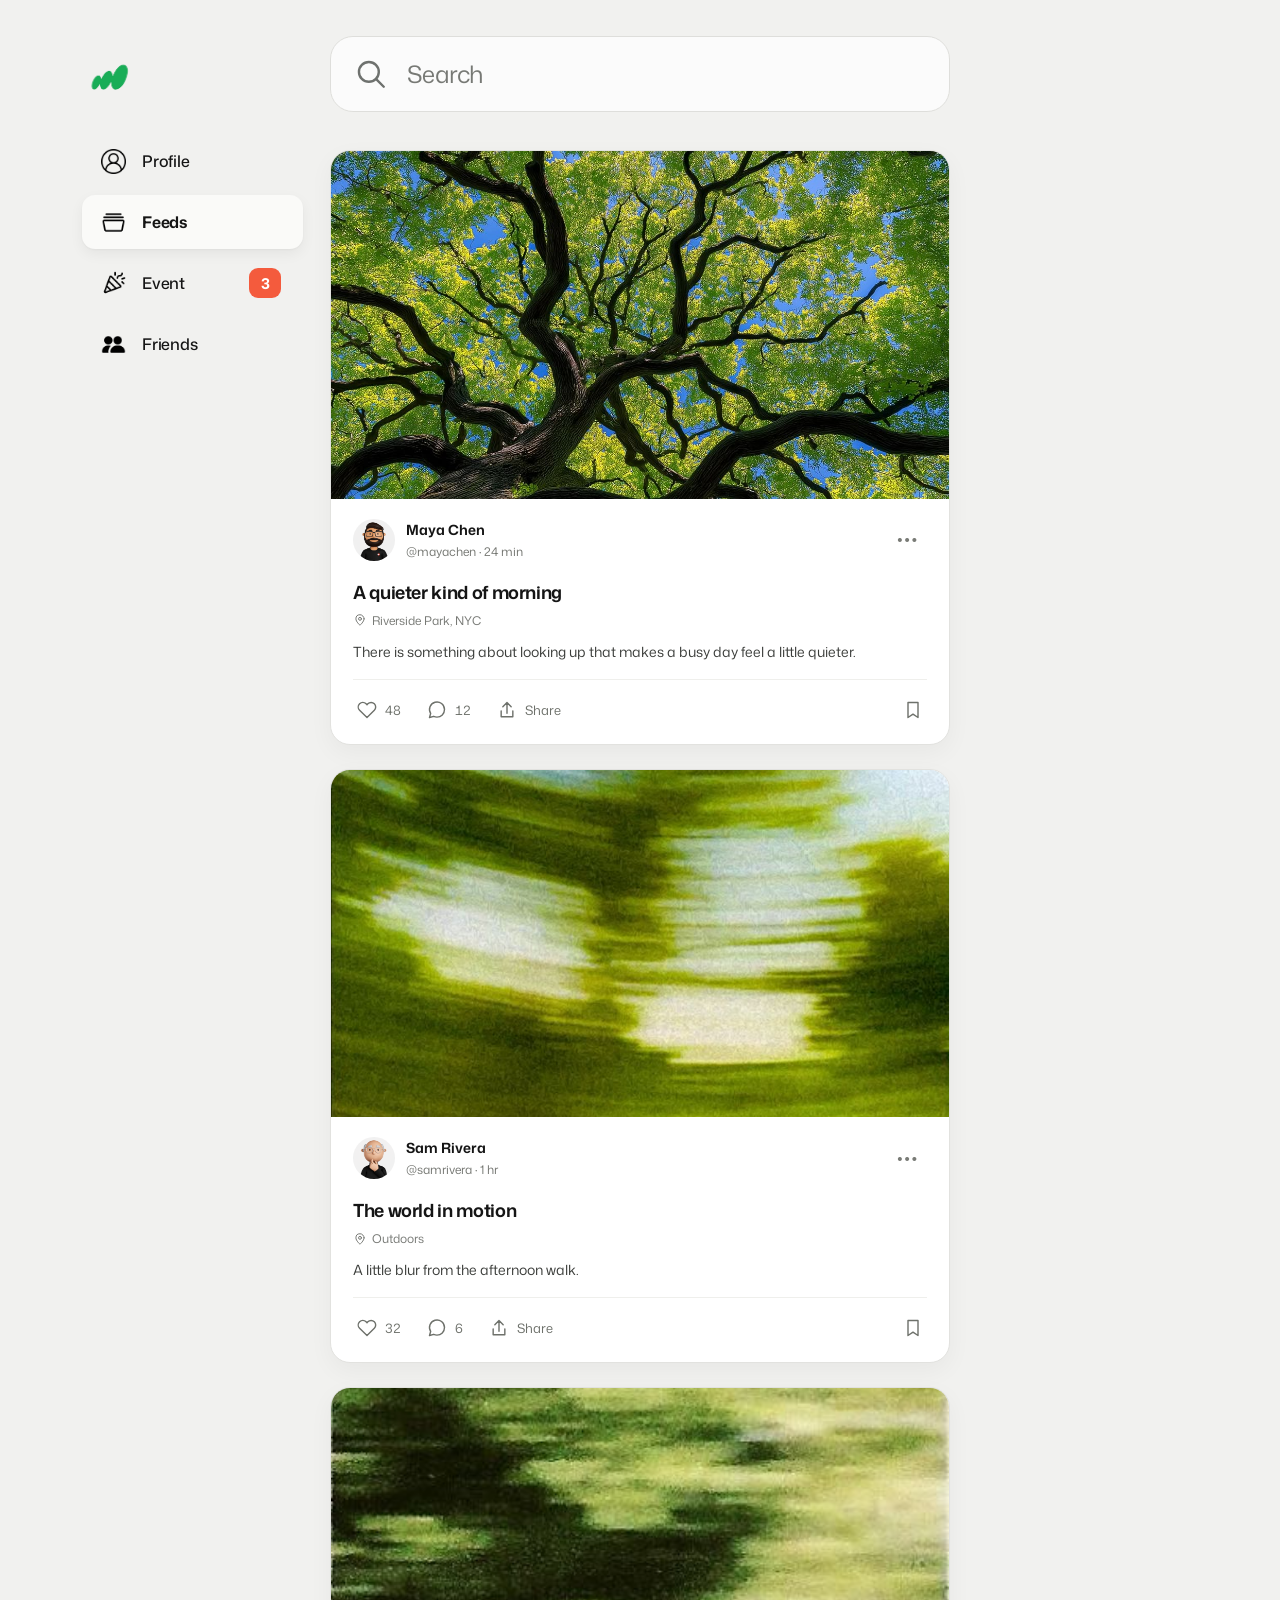
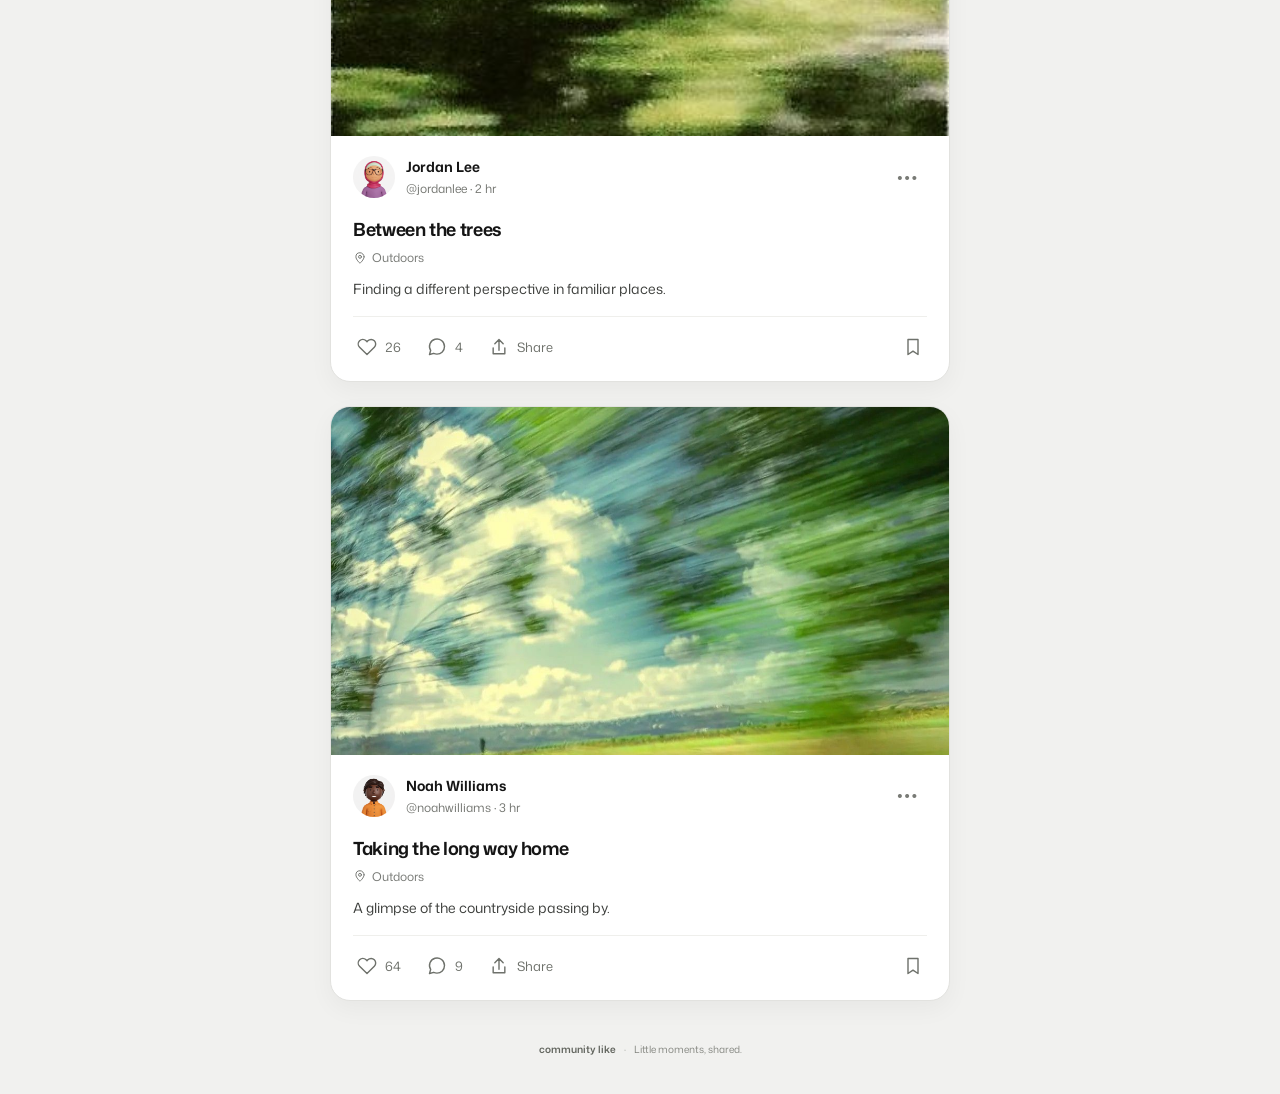
==== index.html @ 583a1580 "init" ====
<!doctype html>
<html lang="en">
  <head>
    <meta charset="UTF-8">
    <meta name="viewport" content="width=device-width, initial-scale=1">
    <title>community like · Feeds</title>
    <link rel="preconnect" href="https://fonts.googleapis.com">
    <link rel="preconnect" href="https://fonts.gstatic.com" crossorigin>
    <link href="https://fonts.googleapis.com/css2?family=Handlee&family=Instrument+Serif:ital@0;1&family=Mona+Sans:ital,wght@0,200..900;1,200..900&family=Shadows+Into+Light&family=Share+Tech+Mono&display=swap" rel="stylesheet">
    <link rel="stylesheet" href="styles.css">
  </head>
  <body>
    <svg class="svg-library" xmlns="http://www.w3.org/2000/svg">
      <defs>
        <symbol id="heart" viewBox="0 0 24 24">
          <path d="M20.8 4.6a5.5 5.5 0 0 0-7.8 0L12 5.7l-1.1-1.1a5.5 5.5 0 0 0-7.8 7.8L12 21l8.8-8.6a5.5 5.5 0 0 0 0-7.8Z"/>
        </symbol>
        <symbol id="comment" viewBox="0 0 24 24">
          <path d="M21 11.5a9 9 0 0 1-9 9 10 10 0 0 1-4-.9L3 21l1.4-4.8A9 9 0 1 1 21 11.5Z"/>
        </symbol>
        <symbol id="share" viewBox="0 0 24 24">
          <path d="M12 16V3m-5 5 5-5 5 5M5 13v7h14v-7"/>
        </symbol>
        <symbol id="bookmark" viewBox="0 0 24 24">
          <path d="M6 3h12v18l-6-4-6 4Z"/>
        </symbol>
        <symbol id="pin" viewBox="0 0 24 24">
          <path d="M19 10c0 5-7 11-7 11S5 15 5 10a7 7 0 1 1 14 0Z"/>
          <circle cx="12" cy="10" r="2.5"/>
        </symbol>
        <symbol id="search" viewBox="0 0 24 24">
          <circle cx="10.5" cy="10.5" r="7"/>
          <path d="m16 16 5 5"/>
        </symbol>
      </defs>
    </svg>
    <div class="workspace">
      <aside class="sidebar" aria-label="Community navigation">
        <a class="brand" href="index.html" aria-label="community like home">
          <img src="assets/logo.png" alt="community like" class="brand-logo">
        </a>
        <nav class="navigation">
          <a class="nav-link" href="profile.html">
            <span class="nav-icon">
              <img src="assets/profile.png" alt="">
            </span>
            <span class="nav-label">Profile</span>
          </a>
          <a class="nav-link active" href="index.html" aria-current="page">
            <span class="nav-icon">
              <img src="assets/feeds.png" alt="">
            </span>
            <span class="nav-label">Feeds</span>
          </a>
          <a class="nav-link" href="event.html">
            <span class="nav-icon">
              <img src="assets/event.png" alt="">
            </span>
            <span class="nav-label">Event</span>
            <span class="count-badge">3</span>
          </a>
          <a class="nav-link" href="friends.html">
            <span class="nav-icon">
              <img src="assets/friends.png" alt="">
            </span>
            <span class="nav-label">Friends</span>
          </a>
        </nav>
      </aside>
      <main class="main-content">
        <form class="search-bar" role="search">
          <label class="sr-only" for="site-search">Search</label>
          <svg class="search-icon" aria-hidden="true">
            <use href="#search"/>
          </svg>
          <input id="site-search" type="search" placeholder="Search" autocomplete="off">
        </form>
        <section class="feed" aria-label="Posts">
          <div class="post-list">
            <article class="post-card">
              <figure class="post-media">
                <img src="assets/dummy-post-01.png" alt="A leafy tree canopy against a clear blue sky">
              </figure>
              <div class="post-details">
                <header class="post-header">
                  <img class="post-avatar" src="assets/dummy-profile-01.png" alt="Maya Chen's profile picture">
                  <div class="post-author">
                    <strong>Maya Chen</strong>
                    <span>@mayachen · 24 min</span>
                  </div>
                  <button class="more-button" type="button" aria-label="More options for Maya Chen's post">•••</button>
                </header>
                <h2 class="post-title">A quieter kind of morning</h2>
                <p class="post-location">
                  <svg aria-hidden="true">
                    <use href="#pin"/>
                  </svg>
                  Riverside Park, NYC
                </p>
                <p class="post-copy">There is something about looking up that makes a busy day feel a little quieter.</p>
                <footer class="post-footer">
                  <button class="post-action like-button" type="button" aria-label="Like post" aria-pressed="false">
                    <svg aria-hidden="true">
                      <use href="#heart"/>
                    </svg>
                    <span class="like-count">48</span>
                  </button>
                  <button class="post-action " type="button" aria-label="12 comments">
                    <svg aria-hidden="true">
                      <use href="#comment"/>
                    </svg>
                    <span>12</span>
                  </button>
                  <button class="post-action " type="button" aria-label="Share post">
                    <svg aria-hidden="true">
                      <use href="#share"/>
                    </svg>
                    <span>Share</span>
                  </button>
                  <button class="post-action save-action" type="button" aria-label="Save post" aria-pressed="false">
                    <svg aria-hidden="true">
                      <use href="#bookmark"/>
                    </svg>
                  </button>
                </footer>
              </div>
            </article>
            <article class="post-card">
              <figure class="post-media">
                <img src="assets/dummy-post-02.png" alt="An abstract photograph of trees and sky blurred by motion" loading="lazy">
              </figure>
              <div class="post-details">
                <header class="post-header">
                  <img class="post-avatar" src="assets/dummy-profile-02.png" alt="Sam Rivera's profile picture">
                  <div class="post-author">
                    <strong>Sam Rivera</strong>
                    <span>@samrivera · 1 hr</span>
                  </div>
                  <button class="more-button" type="button" aria-label="More options for Sam Rivera's post">•••</button>
                </header>
                <h2 class="post-title">The world in motion</h2>
                <p class="post-location">
                  <svg aria-hidden="true">
                    <use href="#pin"/>
                  </svg>
                  Outdoors
                </p>
                <p class="post-copy">A little blur from the afternoon walk.</p>
                <footer class="post-footer">
                  <button class="post-action like-button" type="button" aria-label="Like post" aria-pressed="false">
                    <svg aria-hidden="true">
                      <use href="#heart"/>
                    </svg>
                    <span class="like-count">32</span>
                  </button>
                  <button class="post-action " type="button" aria-label="6 comments">
                    <svg aria-hidden="true">
                      <use href="#comment"/>
                    </svg>
                    <span>6</span>
                  </button>
                  <button class="post-action " type="button" aria-label="Share post">
                    <svg aria-hidden="true">
                      <use href="#share"/>
                    </svg>
                    <span>Share</span>
                  </button>
                  <button class="post-action save-action" type="button" aria-label="Save post" aria-pressed="false">
                    <svg aria-hidden="true">
                      <use href="#bookmark"/>
                    </svg>
                  </button>
                </footer>
              </div>
            </article>
            <article class="post-card">
              <figure class="post-media">
                <img src="assets/dummy-post-03.png" alt="Soft layers of foliage in a blurred woodland photograph" loading="lazy">
              </figure>
              <div class="post-details">
                <header class="post-header">
                  <img class="post-avatar" src="assets/dummy-profile-03.png" alt="Jordan Lee's profile picture">
                  <div class="post-author">
                    <strong>Jordan Lee</strong>
                    <span>@jordanlee · 2 hr</span>
                  </div>
                  <button class="more-button" type="button" aria-label="More options for Jordan Lee's post">•••</button>
                </header>
                <h2 class="post-title">Between the trees</h2>
                <p class="post-location">
                  <svg aria-hidden="true">
                    <use href="#pin"/>
                  </svg>
                  Outdoors
                </p>
                <p class="post-copy">Finding a different perspective in familiar places.</p>
                <footer class="post-footer">
                  <button class="post-action like-button" type="button" aria-label="Like post" aria-pressed="false">
                    <svg aria-hidden="true">
                      <use href="#heart"/>
                    </svg>
                    <span class="like-count">26</span>
                  </button>
                  <button class="post-action " type="button" aria-label="4 comments">
                    <svg aria-hidden="true">
                      <use href="#comment"/>
                    </svg>
                    <span>4</span>
                  </button>
                  <button class="post-action " type="button" aria-label="Share post">
                    <svg aria-hidden="true">
                      <use href="#share"/>
                    </svg>
                    <span>Share</span>
                  </button>
                  <button class="post-action save-action" type="button" aria-label="Save post" aria-pressed="false">
                    <svg aria-hidden="true">
                      <use href="#bookmark"/>
                    </svg>
                  </button>
                </footer>
              </div>
            </article>
            <article class="post-card">
              <figure class="post-media">
                <img src="assets/dummy-post-04.png" alt="Trees and open countryside photographed in motion" loading="lazy">
              </figure>
              <div class="post-details">
                <header class="post-header">
                  <img class="post-avatar" src="assets/dummy-profile-04.png" alt="Noah Williams's profile picture">
                  <div class="post-author">
                    <strong>Noah Williams</strong>
                    <span>@noahwilliams · 3 hr</span>
                  </div>
                  <button class="more-button" type="button" aria-label="More options for Noah Williams's post">•••</button>
                </header>
                <h2 class="post-title">Taking the long way home</h2>
                <p class="post-location">
                  <svg aria-hidden="true">
                    <use href="#pin"/>
                  </svg>
                  Outdoors
                </p>
                <p class="post-copy">A glimpse of the countryside passing by.</p>
                <footer class="post-footer">
                  <button class="post-action like-button" type="button" aria-label="Like post" aria-pressed="false">
                    <svg aria-hidden="true">
                      <use href="#heart"/>
                    </svg>
                    <span class="like-count">64</span>
                  </button>
                  <button class="post-action " type="button" aria-label="9 comments">
                    <svg aria-hidden="true">
                      <use href="#comment"/>
                    </svg>
                    <span>9</span>
                  </button>
                  <button class="post-action " type="button" aria-label="Share post">
                    <svg aria-hidden="true">
                      <use href="#share"/>
                    </svg>
                    <span>Share</span>
                  </button>
                  <button class="post-action save-action" type="button" aria-label="Save post" aria-pressed="false">
                    <svg aria-hidden="true">
                      <use href="#bookmark"/>
                    </svg>
                  </button>
                </footer>
              </div>
            </article>
          </div>
        </section>
        <footer class="site-footer">
          <span>community like</span>
          <span class="footer-dot" aria-hidden="true">·</span>
          <span>Little moments, shared.</span>
        </footer>
      </main>
    </div>
    <script src="app.js">
    </script>
  </body>
</html>
---- styles.css ----
:root {
  --page-bg: #f1f1ef;
  --text: #151515;
  --hover-bg: #ebeae6;
  --active-bg: #fafaf8;
  --badge-bg: #f45b3d;
  --shadow: 0 1px 2px rgba(0,0,0,.035), 0 5px 14px rgba(0,0,0,.055);
}
* { box-sizing: border-box; margin: 0; padding: 0; }
html, body { width: 100%; min-height: 100%; }
html {
  scroll-behavior: smooth;
  overflow-y: scroll;
  scrollbar-gutter: stable both-edges;
}
body { font-family: 'Mona Sans', -apple-system, BlinkMacSystemFont, 'Segoe UI', sans-serif; font-optical-sizing: auto; font-variation-settings: 'wdth' 100; background: var(--page-bg); color: var(--text); -webkit-font-smoothing: antialiased; }
.workspace { display: grid; grid-template-columns: minmax(0, 1fr) minmax(0, 650px) minmax(0, 1fr); width: 100%; max-width: 1320px; min-height: 100vh; margin: 0 auto; background: var(--page-bg); }
.sidebar {
  position: sticky;
  top: 0;
  align-self: start;
  width: 285px;
  min-width: 285px;
  justify-self: end;
  padding: 38px 24px 38px 40px;
  background: var(--page-bg);
}
.brand {
  display: flex;
  align-items: center;
  justify-content: center;
  width: 64px;
  height: 64px;
  margin-top: 8px;
  margin-left: 8px;
  margin-bottom: 8px;
  text-decoration: none;
}
.brand-logo {
  display: block;
  width: 60px;
  height: 60px;
  object-fit: contain;
}
.navigation { display: flex; flex-direction: column; width: 100%; gap: 7px; transform: translate(12px, 16px); }
.nav-link { width: 100%; height: 54px; display: grid; grid-template-columns: 34px 1fr auto; align-items: center; column-gap: 12px; padding: 0 22px 0 14px; border-radius: 13px; color: var(--text); text-decoration: none; font-size: 16px; font-weight: 500; letter-spacing: -.015em; transition: background-color 150ms ease, box-shadow 150ms ease; }
.nav-link:hover { background: var(--hover-bg); }
.nav-link.active { background: var(--active-bg); box-shadow: var(--shadow); font-weight: 650; }
.nav-icon { width: 34px; height: 34px; display: flex; align-items: center; justify-content: center; }
.nav-icon img { display: block; width: 25px; height: 25px; object-fit: contain; }
.nav-label { min-width: 0; white-space: nowrap; overflow: hidden; text-overflow: ellipsis; }
.count-badge { min-width: 32px; height: 30px; padding: 0 8px; display: inline-flex; align-items: center; justify-content: center; border-radius: 9px; background: var(--badge-bg); color: #fff; font-size: 15px; font-weight: 700; line-height: 1; font-variant-numeric: tabular-nums; }
.main-content { grid-column: 2; min-width: 0; min-height: 100vh; padding: 36px 15px; }
.search-bar { position: relative; width: min(100%,620px); height: 76px; margin: 0 auto; }
.search-bar input { width: 100%; height: 100%; padding: 0 28px 0 76px; border: 1px solid #dededb; border-radius: 23px; outline: none; background: rgba(255,255,255,.72); color: var(--text); font: inherit; font-size: 24px; letter-spacing: -.025em; }
.search-bar input::placeholder { color: #777975; }
.search-bar input:focus { border-color: #a9aaa7; background: #fff; box-shadow: 0 0 0 4px rgba(0,0,0,.05); }
.search-icon { position: absolute; top: 50%; left: 24px; width: 34px; height: 34px; transform: translateY(-50%); color: #6e716e; pointer-events: none; }
svg { fill: none; stroke: currentColor; stroke-linecap: round; stroke-linejoin: round; stroke-width: 1.7; }
.svg-library { position: absolute; width: 0; height: 0; overflow: hidden; }
.sr-only { position: absolute; width: 1px; height: 1px; margin: -1px; overflow: hidden; clip: rect(0,0,0,0); white-space: nowrap; }
.feed { width: min(100%,620px); margin: 38px auto 0; }
.post-list { display: grid; grid-template-columns: 1fr; gap: 24px; }
.post-card { min-width: 0; overflow: hidden; border: 1px solid #e2e2df; border-radius: 20px; background: #fff; box-shadow: 0 8px 24px rgba(25,25,22,.045); }
.post-media { width: 100%; aspect-ratio: 16/9; overflow: hidden; background: #e7e7e3; }
.post-media img { display: block; width: 100%; height: 100%; object-fit: cover; }
.post-details { padding: 20px 22px 14px; }
.post-header { display: flex; align-items: center; gap: 11px; }
.post-avatar { display: grid; width: 42px; height: 42px; place-items: center; flex: 0 0 auto; border-radius: 50%; color: #343532; font-size: 11px; font-weight: 700; background: #dedbd4; }
.avatar-02 { background: #dcdedf; } .avatar-03 { background: #d8d5cf; } .avatar-04 { background: #e2ded8; }
.post-author { min-width: 0; flex: 1; }
.post-author strong, .post-author span { display: block; }
.post-author strong { font-size: 14px; font-weight: 650; }
.post-author span { margin-top: 4px; color: #747671; font-size: 12px; }
.more-button { padding: 8px; border: 0; background: transparent; color: #797b76; font-size: 15px; letter-spacing: 2px; cursor: pointer; }
.post-title { margin: 18px 0 7px; color: #151515; font-size: 18px; font-weight: 650; letter-spacing: -.02em; }
.post-location { display: flex; align-items: center; gap: 5px; color: #777975; font-size: 12px; }
.post-location svg { width: 14px; height: 14px; }
.post-copy { margin: 11px 0 2px; color: #3b3d3a; font-size: 14px; line-height: 1.65; }
.post-footer { display: flex; align-items: center; gap: 18px; padding-top: 10px; margin-top: 16px; border-top: 1px solid #efefec; }
.post-action { display: inline-flex; align-items: center; justify-content: center; gap: 8px; min-height: 40px; padding: 8px 4px; border: 0; border-radius: 6px; background: transparent; color: #6e716b; font: inherit; font-size: 13px; font-variant-numeric: tabular-nums; cursor: pointer; }
.post-action svg { width: 20px; height: 20px; flex-shrink: 0; }
.post-action:hover { background: #f4f4f1; color: #1d1f1d; }
.post-action.liked { color: #151515; } .post-action.liked svg { fill: currentColor; }
.save-action { margin-left: auto; } .save-action.saved svg { fill: #151515; color: #151515; }
:focus-visible { outline: 2px solid #7958c5; outline-offset: 4px; }
.handlee { font-family: 'Handlee', cursive; } .shadows-into-light { font-family: 'Shadows Into Light', cursive; } .instrument-serif { font-family: 'Instrument Serif', serif; } .instrument-serif-italic { font-family: 'Instrument Serif', serif; font-style: italic; } .share-tech-mono { font-family: 'Share Tech Mono', monospace; }
@media(max-width:1100px) {
 .workspace { display: block; }
 .sidebar { position: static; width: 100%; min-width: 0; padding: 28px 20px; }
 .brand { width: 60px; height: 60px; margin-left: 8px; margin-bottom: 8px; }
 .brand-logo { width: 56px; height: 56px; }
 .navigation { gap: 6px; transform: none; }
 .nav-link { height: 52px; grid-template-columns: 32px 1fr auto; column-gap: 11px; padding: 0 21px 0 13px; border-radius: 12px; }
 .nav-icon { width: 32px; height: 32px; } .nav-icon img { width: 24px; height: 24px; }
 .count-badge { min-width: 31px; height: 29px; font-size: 14px; }
 .main-content { min-height: auto; padding: 28px 20px 48px; }
 .search-bar { height: 58px; } .search-bar input { padding-left: 58px; font-size: 18px; }
 .search-icon { left: 18px; width: 27px; height: 27px; }
 .feed { margin-top: 32px; } .post-card { border-radius: 17px; } .post-details { padding: 17px 16px 12px; }
 .post-footer { gap: 14px; }
}

/* Profile page */
.profile-card {
  width: min(100%, 620px);
  margin: 38px auto 0;
}

.profile-banner {
  height: 148px;
  overflow: hidden;
  border-radius: 14px;
  background: #e7e7e3;
}

.profile-banner img {
  display: block;
  width: 100%;
  height: 100%;
  object-fit: cover;
  object-position: center;
}

.profile-content {
  padding: 0 18px 18px;
}

.profile-summary {
  position: relative;
  display: flex;
  align-items: flex-end;
  gap: 20px;
  margin-top: -36px;
}

.profile-picture {
  display: block;
  width: 88px;
  height: 88px;
  flex-shrink: 0;
  object-fit: cover;
  border: 4px solid #fff;
  border-radius: 50%;
  background: #f1f1ef;
}

.profile-stats {
  display: flex;
  align-items: center;
  gap: 24px;
  padding-bottom: 12px;
}

.profile-stats div {
  display: flex;
  align-items: baseline;
  gap: 4px;
}

.profile-stats dt {
  order: 2;
  color: #737571;
  font-size: 12px;
  font-weight: 400;
}

.profile-stats dd {
  font-size: 14px;
  font-weight: 700;
  font-variant-numeric: tabular-nums;
}

.profile-intro {
  margin-top: 17px;
}

.profile-intro h1 {
  display: flex;
  align-items: center;
  gap: 6px;
  font-size: 21px;
  font-weight: 700;
  letter-spacing: -0.04em;
}

.profile-verified {
  width: 17px;
  height: 17px;
  flex-shrink: 0;
  fill: #3595f6;
  stroke: #3595f6;
  stroke-width: 1;
}

.profile-check {
  fill: none;
  stroke: #fff;
  stroke-width: 2;
}

.profile-intro p {
  margin-top: 11px;
  color: #454641;
  font-size: 12px;
  line-height: 1.85;
}

.profile-posts {
  margin-top: 26px;
  scroll-margin-top: 24px;
}

.profile-featured {
  overflow: hidden;
  border: 1px solid #e9e9e5;
  border-radius: 13px;
  background: #fff;
}

.profile-featured-media {
  position: relative;
  aspect-ratio: 16 / 9;
  overflow: hidden;
  background: #e7e7e3;
}

.profile-featured-media img {
  display: block;
  width: 100%;
  height: 100%;
  object-fit: cover;
}

.profile-featured-media figcaption {
  position: absolute;
  top: 12px;
  left: 12px;
  display: flex;
  align-items: center;
  gap: 6px;
  padding: 7px 10px;
  border-radius: 6px;
  background: #fff;
  color: #454641;
  font-size: 10px;
  font-weight: 600;
}

.profile-featured-media figcaption svg {
  width: 13px;
  height: 13px;
}

.profile-featured-details {
  padding: 17px 18px 8px;
}

.profile-featured-details h2 {
  color: #7958c5;
  font-size: 16px;
  font-weight: 650;
  letter-spacing: -0.02em;
}

.profile-featured-details p {
  margin-top: 8px;
  color: #555751;
  font-size: 12px;
  line-height: 1.75;
}

.profile-featured-details .post-footer {
  margin-top: 13px;
}

.profile-featured-details span.post-action {
  cursor: default;
}

@media (max-width: 1100px) {
  .profile-card {
    margin-top: 32px;
  }
}

@media (max-width: 480px) {
  .profile-banner {
    height: 120px;
    border-radius: 11px;
  }

  .profile-content {
    padding: 0 10px 10px;
  }

  .profile-summary {
    gap: 12px;
    margin-top: -30px;
  }

  .profile-picture {
    width: 74px;
    height: 74px;
  }

  .profile-stats {
    gap: 13px;
    padding-bottom: 9px;
  }

  .profile-stats dt {
    font-size: 10px;
  }

  .profile-stats dd {
    font-size: 12px;
  }

  .profile-intro h1 {
    font-size: 19px;
  }
}

@media (max-width: 350px) {
  .profile-stats div {
    flex-direction: column;
    gap: 2px;
  }
}

.profile-posts-heading {
  margin-bottom: 16px;
  font-size: 17px;
  font-weight: 650;
  letter-spacing: -0.02em;
}

img.post-avatar {
  display: block;
  object-fit: cover;
}
/* Shared page layout and footer */
.main-content {
  display: flex;
  flex-direction: column;
}

.search-bar {
  flex-shrink: 0;
}

.site-footer {
  display: flex;
  align-items: center;
  justify-content: center;
  flex-wrap: wrap;
  gap: 8px;
  width: min(100%, 620px);
  margin: auto auto 0;
  padding-top: 40px;
  color: #858781;
  font-size: 10px;
  line-height: 1.7;
}

.site-footer > span:first-child {
  color: #62655e;
  font-weight: 600;
}

.footer-dot {
  color: #b0b2ac;
}

.directory-page {
  width: min(100%, 620px);
  margin: 38px auto 0;
}

.page-heading {
  display: flex;
  align-items: center;
  justify-content: space-between;
  gap: 16px;
  margin-bottom: 24px;
}

.page-heading h1 {
  font-size: 25px;
  font-weight: 650;
  letter-spacing: -0.045em;
}

.page-heading p {
  margin-top: 8px;
  color: #787b73;
  font-size: 12px;
  line-height: 1.7;
}

.section-count {
  flex-shrink: 0;
  padding: 7px 10px;
  border: 1px solid #dededb;
  border-radius: 8px;
  color: #74776f;
  font-size: 11px;
}

.friend-list,
.event-list {
  display: grid;
  gap: 14px;
}

.friend-card {
  display: grid;
  grid-template-columns: 64px minmax(0, 1fr) auto;
  align-items: center;
  gap: 17px;
  padding: 22px;
  border: 1px solid #e2e2df;
  border-radius: 17px;
  background: #fff;
  box-shadow: 0 4px 16px rgba(25, 25, 22, 0.025);
}

.friend-picture {
  display: block;
  width: 64px;
  height: 64px;
  border-radius: 50%;
  object-fit: cover;
}

.friend-info h2 {
  font-size: 15px;
  font-weight: 650;
  letter-spacing: -0.02em;
}

.friend-info p {
  margin-top: 4px;
  color: #85877f;
  font-size: 11px;
}

.friend-status {
  display: inline-block;
  margin-top: 7px;
  color: #64675e;
  font-size: 10px;
}

.quiet-button {
  min-height: 36px;
  padding: 8px 12px;
  border: 1px solid #e0e0db;
  border-radius: 8px;
  background: #fafaf8;
  color: #292b27;
  font: inherit;
  font-size: 11px;
  font-weight: 500;
  cursor: pointer;
}

.quiet-button:hover {
  border-color: #bfc1b9;
  background: #f0f0eb;
}

.friend-bio {
  grid-column: 2 / -1;
  border-top: 1px solid #efefec;
  padding-top: 13px;
  color: #72766c;
  font-size: 12px;
  line-height: 1.8;
}

.event-note {
  margin: -9px 0 19px;
  color: #92948d;
  font-size: 10px;
}

.event-card {
  display: grid;
  grid-template-columns: 64px minmax(0, 1fr);
  align-items: start;
  gap: 20px;
  padding: 24px;
  border: 1px solid #e2e2df;
  border-radius: 17px;
  background: #fff;
  box-shadow: 0 4px 16px rgba(25, 25, 22, 0.025);
}

.event-date {
  display: flex;
  flex-direction: column;
  align-items: center;
  padding: 12px 8px;
  border: 1px solid #e8e8e2;
  border-radius: 11px;
  background: #f5f5f1;
}

.event-date span {
  color: #878a80;
  font-size: 9px;
  font-weight: 600;
  letter-spacing: 1px;
}

.event-date strong {
  margin: 4px 0;
  font-size: 25px;
  font-weight: 650;
  line-height: 1.2;
}

.event-category {
  margin-bottom: 7px;
  color: #8a8c85;
  font-size: 10px;
}

.event-info h2 {
  font-size: 17px;
  font-weight: 650;
  letter-spacing: -0.025em;
}

.event-meta {
  display: flex;
  align-items: baseline;
  flex-wrap: wrap;
  gap: 6px;
  margin-top: 8px;
  color: #7b7e74;
  font-size: 11px;
  line-height: 1.6;
}

.event-description {
  margin-top: 13px;
  color: #5c6055;
  font-size: 12px;
  line-height: 1.8;
}

.event-bottom {
  display: flex;
  align-items: center;
  justify-content: space-between;
  gap: 12px;
  margin-top: 18px;
  padding-top: 14px;
  border-top: 1px solid #efefec;
}

.event-bottom > span {
  color: #85887d;
  font-size: 11px;
}

.going-count {
  color: #52564b;
  font-weight: 600;
  font-variant-numeric: tabular-nums;
}

.rsvp-button[aria-pressed='true'] {
  background: #151515;
  color: #fff;
  border-color: #151515;
}

.directory-empty {
  padding: 30px 10px;
  color: #7a7e70;
  font-size: 13px;
  text-align: center;
}

[hidden] {
  display: none !important;
}

@media (max-width: 480px) {
  .directory-page {
    margin-top: 32px;
  }

  .page-heading {
    align-items: flex-start;
  }

  .friend-card {
    grid-template-columns: 52px minmax(0, 1fr);
    padding: 17px;
    gap: 12px;
  }

  .friend-picture {
    width: 52px;
    height: 52px;
  }

  .friend-profile-button {
    grid-column: 2;
    justify-self: start;
  }

  .friend-bio {
    grid-column: 1 / -1;
  }

  .event-card {
    grid-template-columns: 52px minmax(0, 1fr);
    gap: 14px;
    padding: 17px;
  }
}
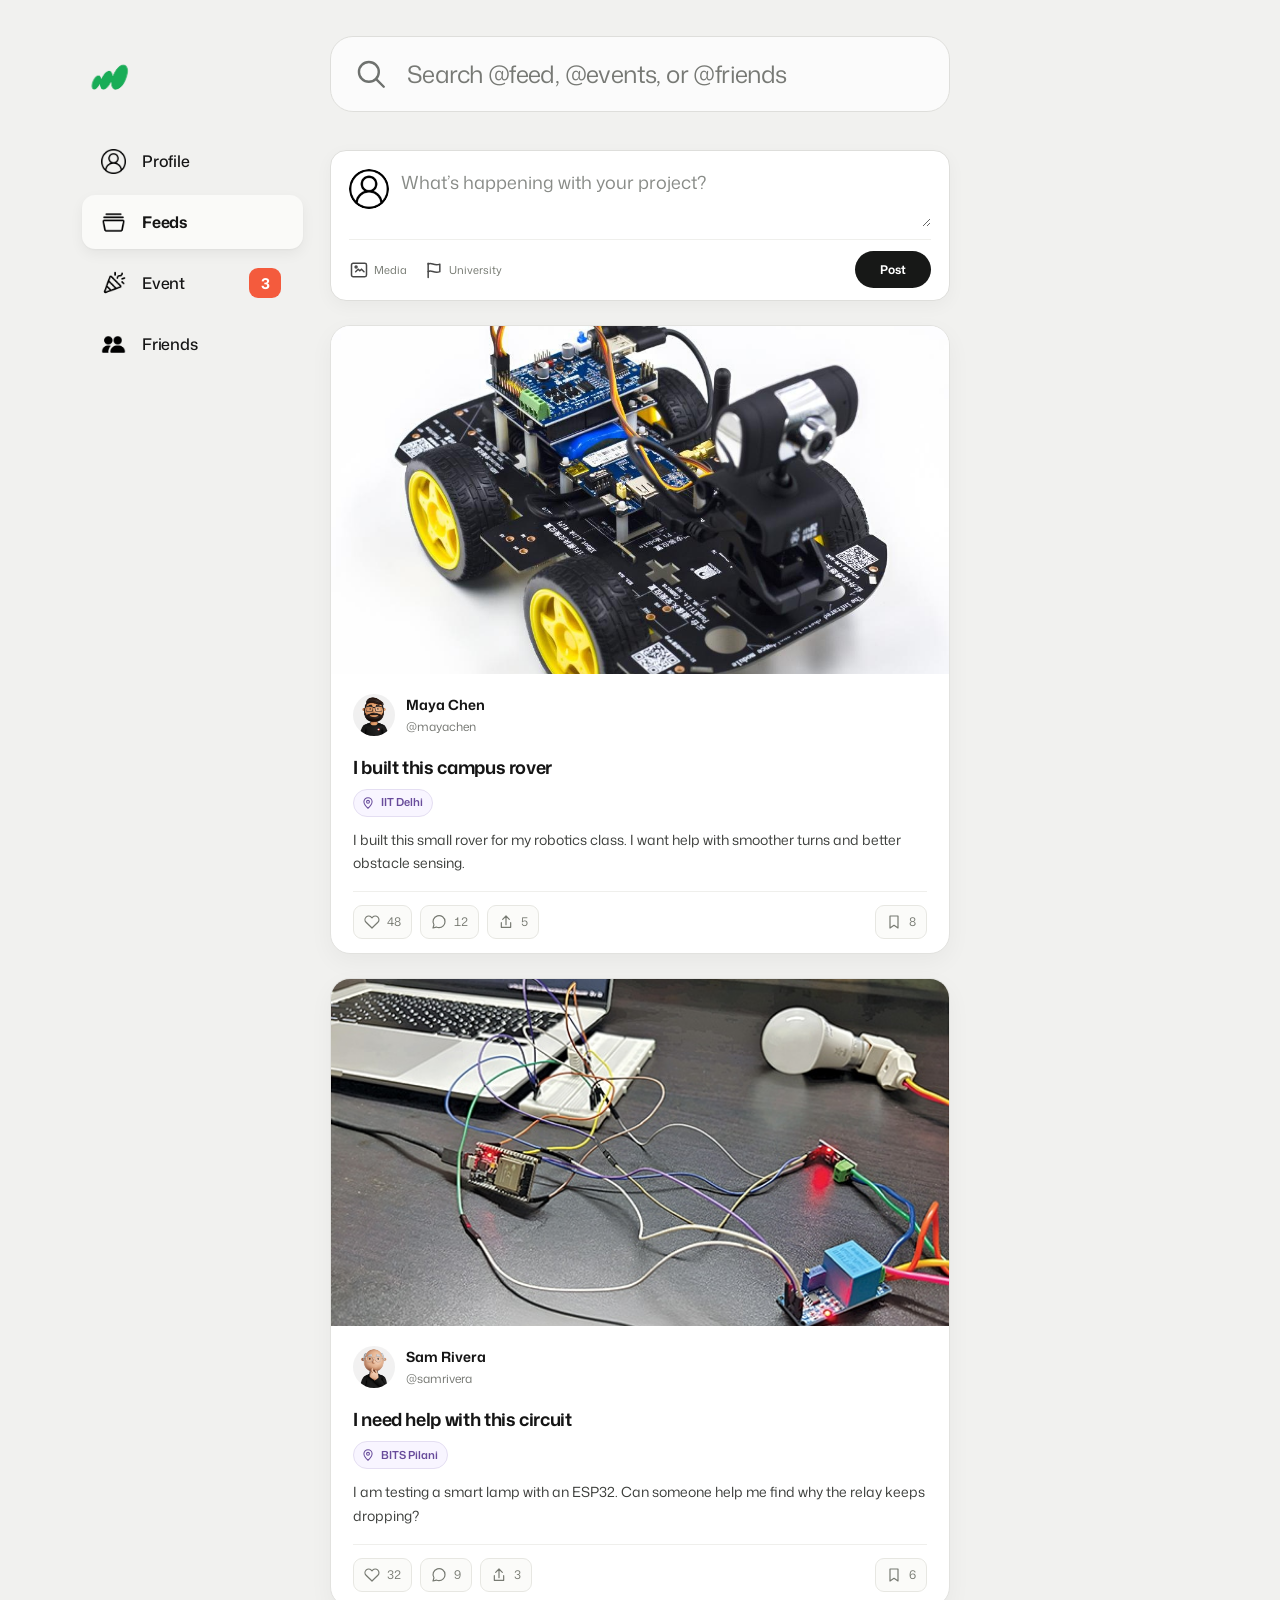
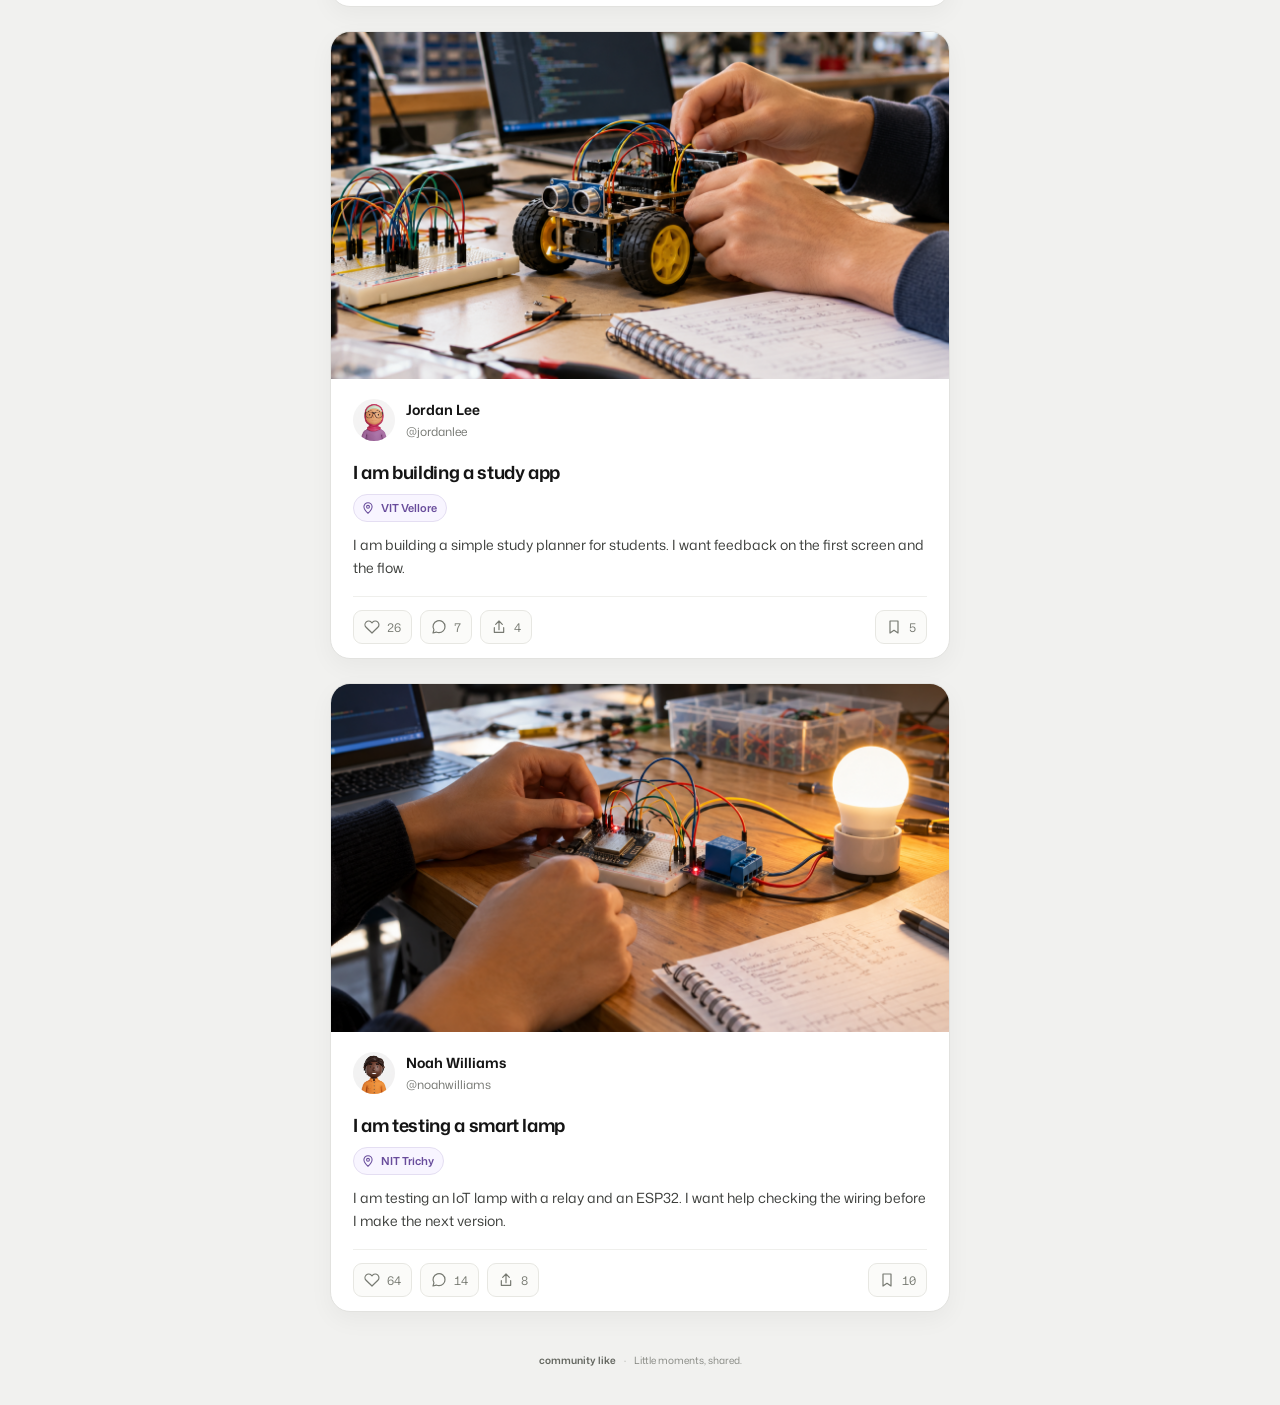
==== commit 42d69683: "added post upload" ====
--- a/index.html
+++ b/index.html
@@ -278,7 +278,8 @@
         </footer>
       </main>
     </div>
-    <script src="app.js">
+    <script src="data.js?v=3"></script>
+    <script src="app.js?v=3">
     </script>
   </body>
 </html>
--- a/styles.css
+++ b/styles.css
@@ -66,23 +66,32 @@
 .post-media img { display: block; width: 100%; height: 100%; object-fit: cover; }
 .post-details { padding: 20px 22px 14px; }
 .post-header { display: flex; align-items: center; gap: 11px; }
+.post-menu { margin-left:auto; border:0; background:transparent; color:#a06a6a; font:inherit; font-size:10px; cursor:pointer; }
+.post-menu:hover { color:#b33232; text-decoration:underline; }
 .post-avatar { display: grid; width: 42px; height: 42px; place-items: center; flex: 0 0 auto; border-radius: 50%; color: #343532; font-size: 11px; font-weight: 700; background: #dedbd4; }
 .avatar-02 { background: #dcdedf; } .avatar-03 { background: #d8d5cf; } .avatar-04 { background: #e2ded8; }
 .post-author { min-width: 0; flex: 1; }
+.post-author { color: inherit; text-decoration: none; }
+.post-author:hover strong { text-decoration: underline; }
 .post-author strong, .post-author span { display: block; }
 .post-author strong { font-size: 14px; font-weight: 650; }
 .post-author span { margin-top: 4px; color: #747671; font-size: 12px; }
 .more-button { padding: 8px; border: 0; background: transparent; color: #797b76; font-size: 15px; letter-spacing: 2px; cursor: pointer; }
 .post-title { margin: 18px 0 7px; color: #151515; font-size: 18px; font-weight: 650; letter-spacing: -.02em; }
-.post-location { display: flex; align-items: center; gap: 5px; color: #777975; font-size: 12px; }
-.post-location svg { width: 14px; height: 14px; }
+.post-location { display: inline-flex; align-items: center; gap: 6px; width: fit-content; max-width: 100%; margin-top: 2px; padding: 6px 9px 6px 7px; border: 1px solid #e4def2; border-radius: 999px; background: #f8f5ff; color: #684c9b; font-size: 11px; font-weight: 600; line-height: 1; }
+.post-location svg { width: 14px; height: 14px; flex: 0 0 14px; stroke-width: 1.8; }
 .post-copy { margin: 11px 0 2px; color: #3b3d3a; font-size: 14px; line-height: 1.65; }
-.post-footer { display: flex; align-items: center; gap: 18px; padding-top: 10px; margin-top: 16px; border-top: 1px solid #efefec; }
-.post-action { display: inline-flex; align-items: center; justify-content: center; gap: 8px; min-height: 40px; padding: 8px 4px; border: 0; border-radius: 6px; background: transparent; color: #6e716b; font: inherit; font-size: 13px; font-variant-numeric: tabular-nums; cursor: pointer; }
-.post-action svg { width: 20px; height: 20px; flex-shrink: 0; }
-.post-action:hover { background: #f4f4f1; color: #1d1f1d; }
-.post-action.liked { color: #151515; } .post-action.liked svg { fill: currentColor; }
-.save-action { margin-left: auto; } .save-action.saved svg { fill: #151515; color: #151515; }
+.post-footer { display: flex; align-items: center; gap: 8px; padding-top: 13px; margin-top: 17px; border-top: 1px solid #efefec; }
+.post-action { display: inline-flex; align-items: center; justify-content: center; gap: 7px; min-height: 34px; padding: 7px 10px; border: 1px solid #e7e7e2; border-radius: 9px; background: #fbfbf9; color: #777a72; font: inherit; font-size: 12px; font-variant-numeric: tabular-nums; cursor: pointer; transition: background 150ms ease, border-color 150ms ease, color 150ms ease, transform 150ms ease; }
+.post-action svg { width: 16px; height: 16px; flex: 0 0 16px; stroke-width: 1.8; }
+.post-action:hover { border-color: #c9cbc3; background: #f1f1ec; color: #1d1f1d; transform: translateY(-1px); }
+.post-action:active { transform: translateY(0); }
+.post-action.like-button.liked { border-color: #e3b5b0; background: #fff1ef; color: #c14c43; }
+.post-action.save-action.saved { border-color: #c8bde8; background: #f3effd; color: #6849a8; }
+.post-stat { cursor: default; }
+.post-stat:hover { transform: none; }
+.university-pin { display:inline-flex; align-items:center; justify-content:center; width:14px; height:14px; color:#7958c5; font-size:16px; }
+.save-action { margin-left: auto; }
 :focus-visible { outline: 2px solid #7958c5; outline-offset: 4px; }
 .handlee { font-family: 'Handlee', cursive; } .shadows-into-light { font-family: 'Shadows Into Light', cursive; } .instrument-serif { font-family: 'Instrument Serif', serif; } .instrument-serif-italic { font-family: 'Instrument Serif', serif; font-style: italic; } .share-tech-mono { font-family: 'Share Tech Mono', monospace; }
 @media(max-width:1100px) {
@@ -586,6 +595,45 @@
   text-align: center;
 }
 
+/* Hide the static no-script fallback once the shared renderer is mounted. */
+.main-content > .feed,
+.main-content > .profile-card,
+.main-content > .directory-page:not(.app-rendered) { display: none; }
+
+.search-tools { position:absolute; left:18px; right:18px; bottom:8px; display:flex; align-items:center; gap:7px; color:#858781; font-size:11px; opacity:0; transform:translateY(5px); pointer-events:none; transition:opacity 150ms ease, transform 150ms ease; }
+.search-bar:focus-within { height:106px; transition:height 150ms ease; }
+.search-bar:focus-within .search-tools, .search-bar:has(input:not(:placeholder-shown)) .search-tools { opacity:1; transform:none; pointer-events:auto; }
+.search-tools .quiet-button { min-height:30px; padding:5px 9px; font-size:10px; }
+.search-tools .quiet-button[aria-pressed="true"] { background:#151515; color:#fff; border-color:#151515; }
+.app-status { position:fixed; right:20px; bottom:20px; z-index:5; max-width:280px; padding:10px 13px; border-radius:9px; background:#151515; color:#fff; font-size:11px; box-shadow:0 8px 24px rgba(0,0,0,.18); }
+.app-status:empty { display:none; }
+.result-heading { margin:28px 0 13px; font-size:16px; }
+.project-intro { display:flex; align-items:center; gap:9px; margin:-8px 0 20px; padding:11px 13px; border:1px solid #e5e3ed; border-radius:11px; background:#faf9fd; color:#717377; font-size:11px; line-height:1.5; }
+.project-intro strong { color:#5b3e96; font-size:12px; }
+.project-composer { margin-bottom:24px; padding:18px 18px 12px; border:1px solid #dededb; border-radius:16px; background:#fff; box-shadow:0 5px 18px rgba(25,25,22,.04); }
+.composer-top { display:flex; align-items:flex-start; gap:12px; }
+.composer-top img { width:40px; height:40px; border-radius:50%; object-fit:cover; }
+.composer-top textarea { width:100%; min-height:58px; resize:vertical; border:0; outline:0; color:#252624; background:transparent; font:inherit; font-size:18px; line-height:1.45; }
+.composer-top textarea::placeholder { color:#888b87; }
+.composer-location { display:block; width:calc(100% - 52px); margin:10px 0 0 52px; min-height:36px; padding:8px 12px 8px 34px; border:1px solid #dcd2f1; border-radius:10px; outline:0; background:#faf8ff; color:#684c9b; font:inherit; font-size:11px; background-image:url('assets/flag.svg'); background-repeat:no-repeat; background-position:11px center; background-size:15px; }
+.composer-location::placeholder { color:#8a7aa9; }
+.composer-location:focus { border-color:#a695d2; background-color:#f6f1ff; box-shadow:0 0 0 3px rgba(121,88,197,.1); }
+.composer-preview { display:flex; align-items:center; gap:8px; margin:8px 0 0 52px; color:#73766e; font-size:10px; }
+.composer-preview img { width:44px; height:44px; border-radius:8px; object-fit:cover; border:1px solid #e3e3de; }
+.preview-remove { display:inline-flex; align-items:center; justify-content:center; width:22px; height:22px; margin-left:2px; border:1px solid #dededb; border-radius:50%; background:#fff; color:#777a72; font-size:16px; line-height:1; cursor:pointer; }
+.preview-remove:hover { border-color:#c98b8b; background:#fff2f1; color:#ad3f3f; }
+.composer-tools { display:flex; align-items:center; gap:17px; margin-top:12px; padding-top:11px; border-top:1px solid #efefec; color:#72766e; }
+.composer-tool { display:inline-flex; align-items:center; gap:5px; font-size:18px; }
+.composer-tool { border:0; background:transparent; color:#72766e; cursor:pointer; font:inherit; }
+.composer-tool img { width:20px; height:20px; display:block; opacity:.72; }
+.composer-tool span { font-size:11px; }
+.composer-tool:hover, .composer-tool.selected { color:#5b3e96; }
+.composer-tool small { color:#898c84; font-size:10px; }
+.composer-submit { margin-left:auto; min-width:76px; padding:10px 18px; border:0; border-radius:999px; background:#171817; color:#fff; font:inherit; font-size:12px; font-weight:650; cursor:pointer; }
+.composer-submit:hover { background:#5b3e96; }
+@media(max-width:480px){ .composer-tools{ gap:10px; } .composer-tool small{ display:none; } .composer-submit{ min-width:64px; padding:9px 14px; } }
+@media(max-width:480px){ .search-tools{ left:12px; right:12px; flex-wrap:wrap; } .search-bar:focus-within{ height:112px; } .app-status{ right:12px; bottom:12px; } }
+
 [hidden] {
   display: none !important;
 }
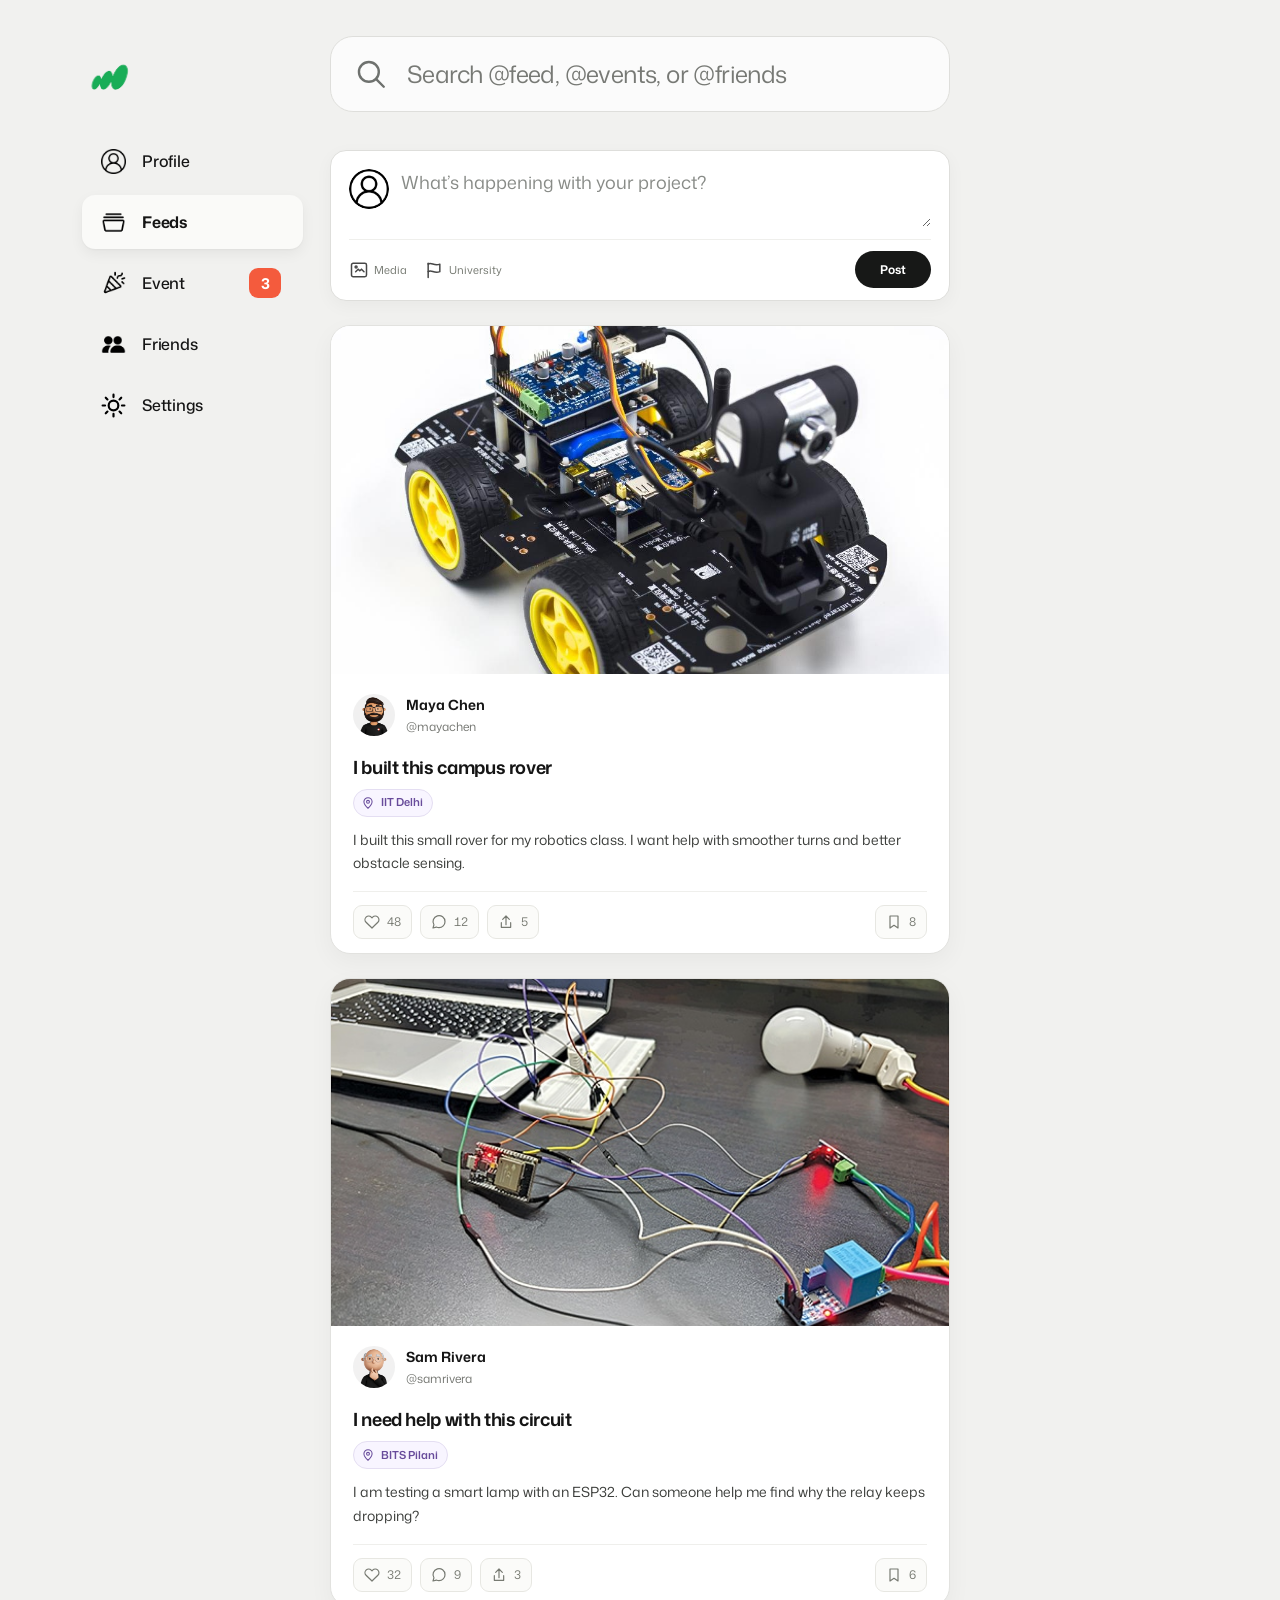
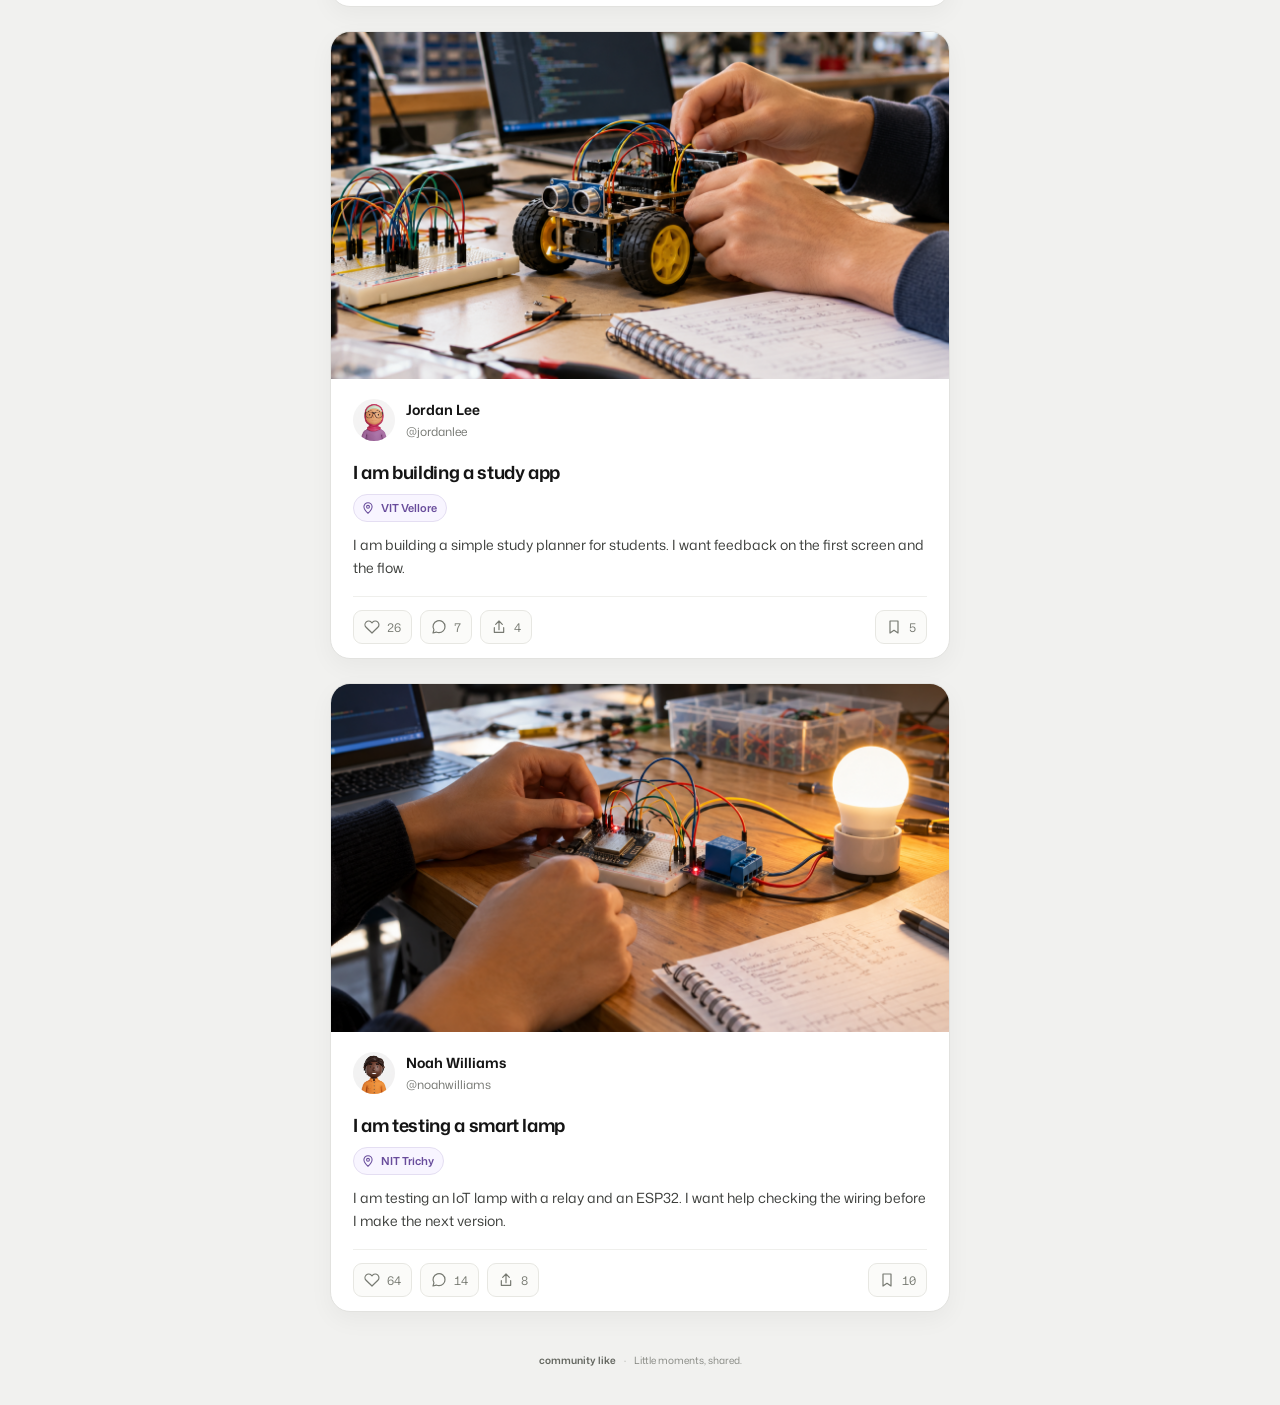
==== commit 2db0a5e2: "auth" ====
--- a/index.html
+++ b/index.html
@@ -65,6 +65,7 @@
             </span>
             <span class="nav-label">Friends</span>
           </a>
+          <a class="nav-link" href="settings.html"><span class="nav-icon"><img src="assets/settings.svg" alt=""></span><span class="nav-label">Settings</span></a>
         </nav>
       </aside>
       <main class="main-content">
@@ -278,6 +279,7 @@
         </footer>
       </main>
     </div>
+    <script src="auth.js?v=8"></script>
     <script src="data.js?v=3"></script>
     <script src="app.js?v=3">
     </script>
--- a/styles.css
+++ b/styles.css
@@ -48,6 +48,7 @@
 .nav-link.active { background: var(--active-bg); box-shadow: var(--shadow); font-weight: 650; }
 .nav-icon { width: 34px; height: 34px; display: flex; align-items: center; justify-content: center; }
 .nav-icon img { display: block; width: 25px; height: 25px; object-fit: contain; }
+.nav-icon img[src*="settings"] { width: 29px; height: 29px; }
 .nav-label { min-width: 0; white-space: nowrap; overflow: hidden; text-overflow: ellipsis; }
 .count-badge { min-width: 32px; height: 30px; padding: 0 8px; display: inline-flex; align-items: center; justify-content: center; border-radius: 9px; background: var(--badge-bg); color: #fff; font-size: 15px; font-weight: 700; line-height: 1; font-variant-numeric: tabular-nums; }
 .main-content { grid-column: 2; min-width: 0; min-height: 100vh; padding: 36px 15px; }
@@ -607,6 +608,18 @@
 .search-tools .quiet-button[aria-pressed="true"] { background:#151515; color:#fff; border-color:#151515; }
 .app-status { position:fixed; right:20px; bottom:20px; z-index:5; max-width:280px; padding:10px 13px; border-radius:9px; background:#151515; color:#fff; font-size:11px; box-shadow:0 8px 24px rgba(0,0,0,.18); }
 .app-status:empty { display:none; }
+.landing-page { display:grid; min-height:100vh; place-items:center; padding:32px 20px; background:#f4f4f2; }
+.landing-auth { width:min(100%, 480px); }
+.landing-auth > #clerk-sign-in { min-height:460px; }
+.landing-loading { margin-top:12px; color:#777a72; font-size:12px; text-align:center; }
+.auth-nav { display:flex; align-items:center; gap:10px; margin:28px 12px 0; color:#666960; font-size:11px; }
+.auth-nav [data-clerk-account] { min-width:32px; min-height:32px; }
+.auth-nav button { min-height:34px; padding:8px 12px; border:1px solid #e0e0db; border-radius:8px; background:#fafaf8; color:#4d504a; font:inherit; font-size:11px; font-weight:600; cursor:pointer; transition:background 150ms ease, border-color 150ms ease, color 150ms ease; }
+.auth-nav button:hover { border-color:#c98b8b; background:#fff2f1; color:#a23e3e; }
+.settings-page { width:min(100%,620px); margin:38px auto 0; }
+.clerk-settings { min-height:520px; }
+.settings-signout { margin-top:18px; min-height:40px; padding:9px 16px; border:1px solid #e0b7b7; border-radius:9px; background:#fff5f4; color:#a23e3e; font:inherit; font-size:12px; font-weight:650; cursor:pointer; }
+.settings-signout:hover { background:#ffe9e6; border-color:#c98b8b; }
 .result-heading { margin:28px 0 13px; font-size:16px; }
 .project-intro { display:flex; align-items:center; gap:9px; margin:-8px 0 20px; padding:11px 13px; border:1px solid #e5e3ed; border-radius:11px; background:#faf9fd; color:#717377; font-size:11px; line-height:1.5; }
 .project-intro strong { color:#5b3e96; font-size:12px; }
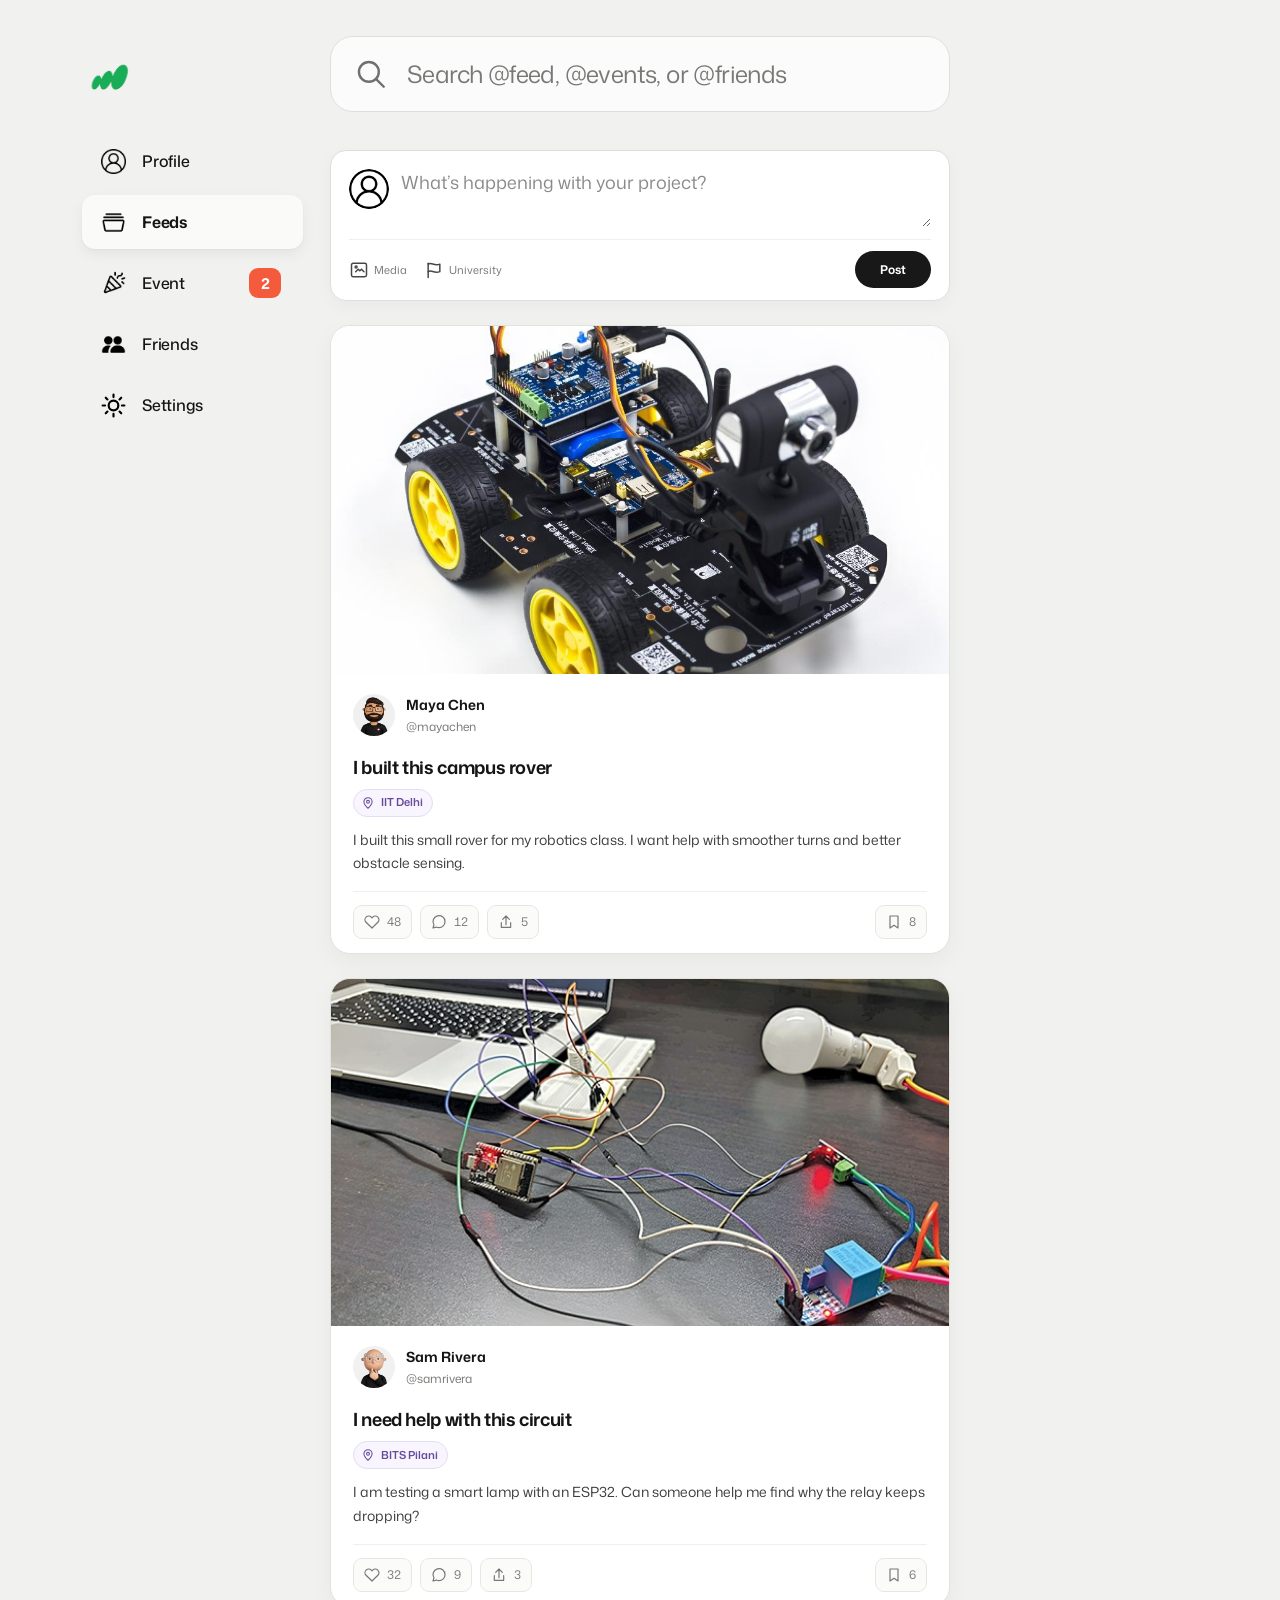
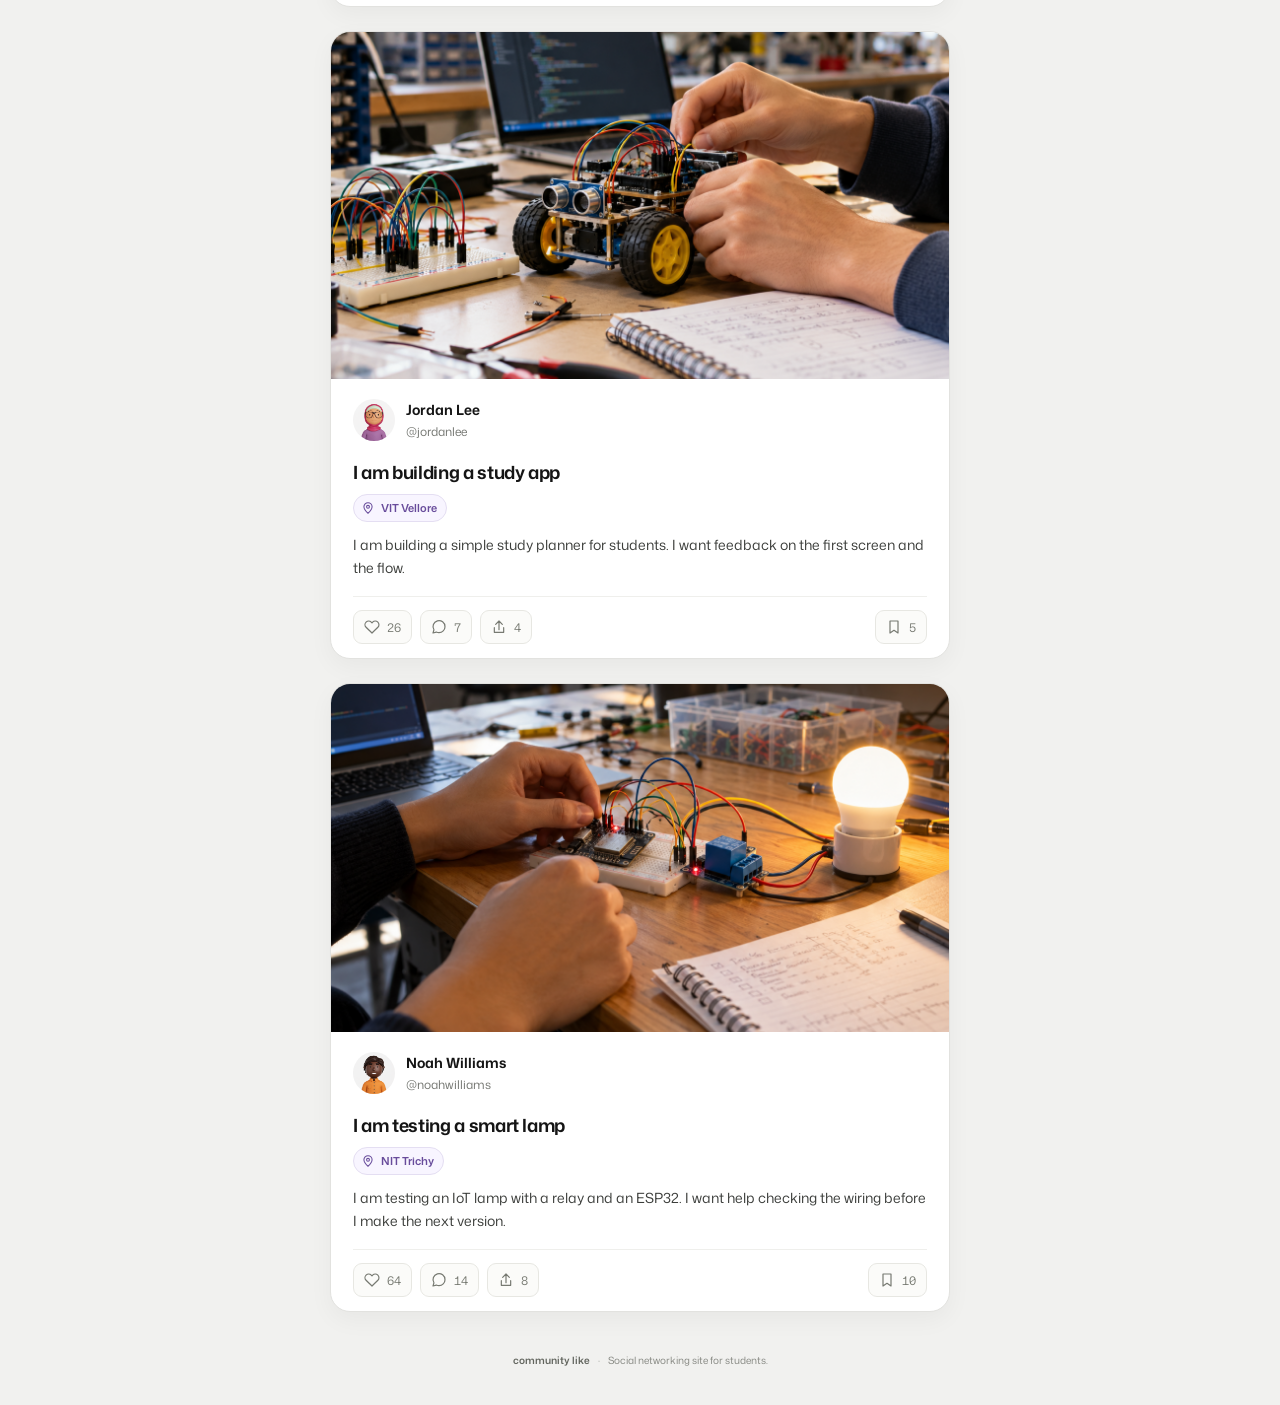
==== commit 3de00243: "events" ====
--- a/index.html
+++ b/index.html
@@ -57,7 +57,7 @@
               <img src="assets/event.png" alt="">
             </span>
             <span class="nav-label">Event</span>
-            <span class="count-badge">3</span>
+            <span class="count-badge">2</span>
           </a>
           <a class="nav-link" href="friends.html">
             <span class="nav-icon">
@@ -275,7 +275,7 @@
         <footer class="site-footer">
           <span>community like</span>
           <span class="footer-dot" aria-hidden="true">·</span>
-          <span>Little moments, shared.</span>
+          <span>Social networking site for students.</span>
         </footer>
       </main>
     </div>
--- a/styles.css
+++ b/styles.css
@@ -595,6 +595,54 @@
   font-size: 13px;
   text-align: center;
 }
+.event-title-link { color:inherit; text-decoration:none; }
+.event-title-link:hover { text-decoration:underline; text-underline-offset:3px; }
+.event-details-link { margin-left:auto; color:#6b549e; font-size:10px; font-weight:650; text-decoration:none; }
+.event-details-link:hover { text-decoration:underline; text-underline-offset:3px; }
+.event-delete { padding:0; border:0; background:transparent; color:#a24b4b; font:inherit; font-size:10px; cursor:pointer; }
+.event-delete:hover { text-decoration:underline; text-underline-offset:3px; }
+.event-detail-page { width:min(100%, 700px); margin:38px auto 0; }
+.event-detail-card { overflow:hidden; border:1px solid #e4e4df; border-radius:18px; background:#fff; box-shadow:0 8px 26px rgba(25,25,22,.05); }
+.event-detail-banner { display:block; width:100%; height:230px; object-fit:cover; background:#f0efe9; }
+.event-detail-body { padding:0 26px 27px; }
+.event-detail-host { display:flex; align-items:flex-start; min-height:48px; position:relative; z-index:1; }
+.event-detail-host-avatar { position:absolute; top:-32px; left:0; width:64px; height:64px; border:4px solid #fff; border-radius:50%; object-fit:cover; background:#eef0ec; box-shadow:0 3px 12px rgba(25,25,22,.13); }
+.event-detail-host > div { padding:8px 0 0 78px; }
+.event-detail-host strong, .event-detail-host span { display:block; }
+.event-detail-host strong { color:#292c27; font-size:13px; }
+.event-detail-host-handle { width:max-content; margin-top:4px; padding:3px 7px; border-radius:999px; background:#f1eef9; color:#624c91 !important; font-size:11px !important; font-weight:600; letter-spacing:.01em; }
+.event-detail-body > .back-link { margin-top:21px; }
+.back-link { display:inline-block; margin-bottom:23px; color:#85887f; font-size:11px; text-decoration:none; }
+.back-link:hover { color:#5f4b8c; }
+.event-detail-body h1 { margin:5px 0 11px; color:#272a24; font-size:29px; line-height:1.12; letter-spacing:-.035em; }
+.event-detail-description { max-width:560px; margin:0; color:#666b61; font-size:13px; line-height:1.65; }
+.event-detail-meta { display:grid; grid-template-columns:repeat(2,minmax(0,1fr)); gap:12px; margin:25px 0 22px; }
+.event-detail-meta div { padding:12px 13px; border:1px solid #eeeeea; border-radius:11px; background:#fcfcfa; }
+.event-detail-meta dt { margin-bottom:5px; color:#92958c; font-size:9px; font-weight:650; letter-spacing:.06em; text-transform:uppercase; }
+.event-detail-meta dd { margin:0; color:#3f433b; font-size:11px; line-height:1.45; }
+.event-detail-meta dd strong { color:#282b26; font-weight:650; }
+.event-detail-meta a { color:#5f4b8c; text-decoration:none; }
+.event-detail-rsvp { min-height:40px; padding:9px 18px; border:0; border-radius:999px; background:#171817; color:#fff; font:inherit; font-size:12px; font-weight:650; cursor:pointer; }
+.event-detail-rsvp:hover { background:#5f4b8c; }
+.event-detail-rsvp[aria-pressed='true'] { background:#5f4b8c; }
+.event-detail-actions { display:flex; align-items:center; gap:14px; }
+.event-detail-delete { min-height:38px; padding:8px 12px; border:1px solid #e2c5c5; border-radius:999px; background:#fff8f7; color:#a24b4b; font:inherit; font-size:11px; font-weight:650; cursor:pointer; }
+.event-detail-delete:hover { background:#ffefed; border-color:#cf9d9d; }
+.event-composer { margin:24px 0 22px; padding:18px; border:1px solid #dededb; border-radius:16px; background:#fff; box-shadow:0 5px 18px rgba(25,25,22,.04); }
+.event-composer-heading { display:flex; align-items:flex-start; justify-content:space-between; gap:16px; margin-bottom:16px; }
+.event-composer-heading h2 { margin:0; color:#292c27; font-size:16px; }
+.event-composer-heading p { margin:5px 0 0; color:#85887f; font-size:11px; }
+.event-form-grid { display:grid; grid-template-columns:repeat(2,minmax(0,1fr)); gap:11px; }
+.event-composer label { display:grid; gap:6px; color:#74786f; font-size:10px; font-weight:650; }
+.event-composer input, .event-composer select, .event-composer textarea { width:100%; min-height:36px; padding:9px 11px; border:1px solid #e2e2dd; border-radius:9px; outline:0; background:#fcfcfa; color:#30332d; font:inherit; font-size:11px; font-weight:400; }
+.event-composer textarea { min-height:70px; resize:vertical; line-height:1.45; }
+.event-composer input:focus, .event-composer select:focus, .event-composer textarea:focus { border-color:#a695d2; background:#fff; box-shadow:0 0 0 3px rgba(121,88,197,.1); }
+.event-description-field { margin-top:11px; }
+.event-banner-tools { display:flex; align-items:center; gap:12px; margin-top:13px; padding-top:12px; border-top:1px solid #efefec; }
+.event-banner-preview { display:flex; align-items:center; gap:8px; color:#73766e; font-size:10px; }
+.event-banner-preview img { width:58px; height:36px; border:1px solid #e3e3de; border-radius:7px; object-fit:cover; }
+@media(max-width:560px){ .event-form-grid{ grid-template-columns:1fr; } .event-composer-heading{ align-items:flex-start; } }
+@media(max-width:560px){ .event-detail-page{ margin-top:25px; } .event-detail-banner{ height:175px; } .event-detail-body{ padding:20px; } .event-detail-body h1{ font-size:24px; } .event-detail-meta{ grid-template-columns:1fr; gap:8px; } }
 
 /* Hide the static no-script fallback once the shared renderer is mounted. */
 .main-content > .feed,
@@ -621,6 +669,32 @@
 .settings-signout { margin-top:18px; min-height:40px; padding:9px 16px; border:1px solid #e0b7b7; border-radius:9px; background:#fff5f4; color:#a23e3e; font:inherit; font-size:12px; font-weight:650; cursor:pointer; }
 .settings-signout:hover { background:#ffe9e6; border-color:#c98b8b; }
 .result-heading { margin:28px 0 13px; font-size:16px; }
+.profile-events { margin:28px 0 26px; padding:18px; border:1px solid #e7e7e2; border-radius:15px; background:#fff; }
+.profile-section-heading { display:flex; align-items:flex-start; justify-content:space-between; gap:16px; margin-bottom:13px; }
+.profile-section-heading h2 { margin:0; color:#262823; font-size:15px; font-weight:650; }
+.profile-section-heading p { margin:5px 0 0; color:#85887f; font-size:11px; line-height:1.4; }
+.profile-section-heading > span { display:grid; place-items:center; min-width:24px; height:24px; border-radius:8px; background:#f1f0eb; color:#696d63; font-size:11px; font-weight:650; }
+.profile-event-list { display:grid; gap:8px; }
+.profile-event { display:flex; align-items:center; gap:11px; padding:10px 11px; border:1px solid #efefeb; border-radius:11px; background:#fcfcfa; }
+.profile-event-date { display:grid; place-items:center; width:39px; min-width:39px; padding:5px 0; border-radius:8px; background:#f3f0fb; color:#6b549e; line-height:1; }
+.profile-event-date strong { font-size:8px; letter-spacing:.08em; }
+.profile-event-date b { margin-top:4px; font-size:16px; font-weight:700; }
+.profile-event h3 { margin:0; color:#30332d; font-size:12px; font-weight:650; }
+.profile-event p { margin:4px 0 0; color:#85887f; font-size:10px; }
+.profile-events-empty { padding-bottom:16px; }
+.profile-editor { margin:22px 0 26px; padding:17px; border:1px solid #e2e2dd; border-radius:15px; background:#fff; box-shadow:0 5px 18px rgba(25,25,22,.04); }
+.profile-editor-heading { display:flex; align-items:flex-start; justify-content:space-between; gap:14px; margin-bottom:14px; }
+.profile-editor-heading h2 { margin:0; color:#292c27; font-size:15px; }
+.profile-editor-heading p { margin:5px 0 0; color:#85887f; font-size:11px; }
+.profile-editor label { display:grid; gap:6px; margin-top:11px; color:#74786f; font-size:10px; font-weight:650; }
+.profile-editor input, .profile-editor textarea { width:100%; padding:9px 11px; border:1px solid #e2e2dd; border-radius:9px; outline:0; background:#fcfcfa; color:#30332d; font:inherit; font-size:11px; font-weight:400; }
+.profile-editor textarea { min-height:64px; resize:vertical; line-height:1.45; }
+.profile-editor input:focus, .profile-editor textarea:focus { border-color:#a695d2; background:#fff; box-shadow:0 0 0 3px rgba(121,88,197,.1); }
+.profile-editor-banner { display:flex; align-items:center; gap:11px; margin-top:13px; padding-top:12px; border-top:1px solid #efefec; }
+.profile-editor-preview { display:flex; align-items:center; gap:8px; }
+.profile-editor-preview img { width:64px; height:38px; border-radius:7px; border:1px solid #e3e3de; object-fit:cover; }
+.profile-edit-trigger { margin-top:5px; padding:8px 12px; border:1px solid #dededb; border-radius:999px; background:#fff; color:#5f4b8c; font:inherit; font-size:11px; font-weight:650; cursor:pointer; }
+.profile-edit-trigger:hover { border-color:#b8a9db; background:#f8f5ff; }
 .project-intro { display:flex; align-items:center; gap:9px; margin:-8px 0 20px; padding:11px 13px; border:1px solid #e5e3ed; border-radius:11px; background:#faf9fd; color:#717377; font-size:11px; line-height:1.5; }
 .project-intro strong { color:#5b3e96; font-size:12px; }
 .project-composer { margin-bottom:24px; padding:18px 18px 12px; border:1px solid #dededb; border-radius:16px; background:#fff; box-shadow:0 5px 18px rgba(25,25,22,.04); }
